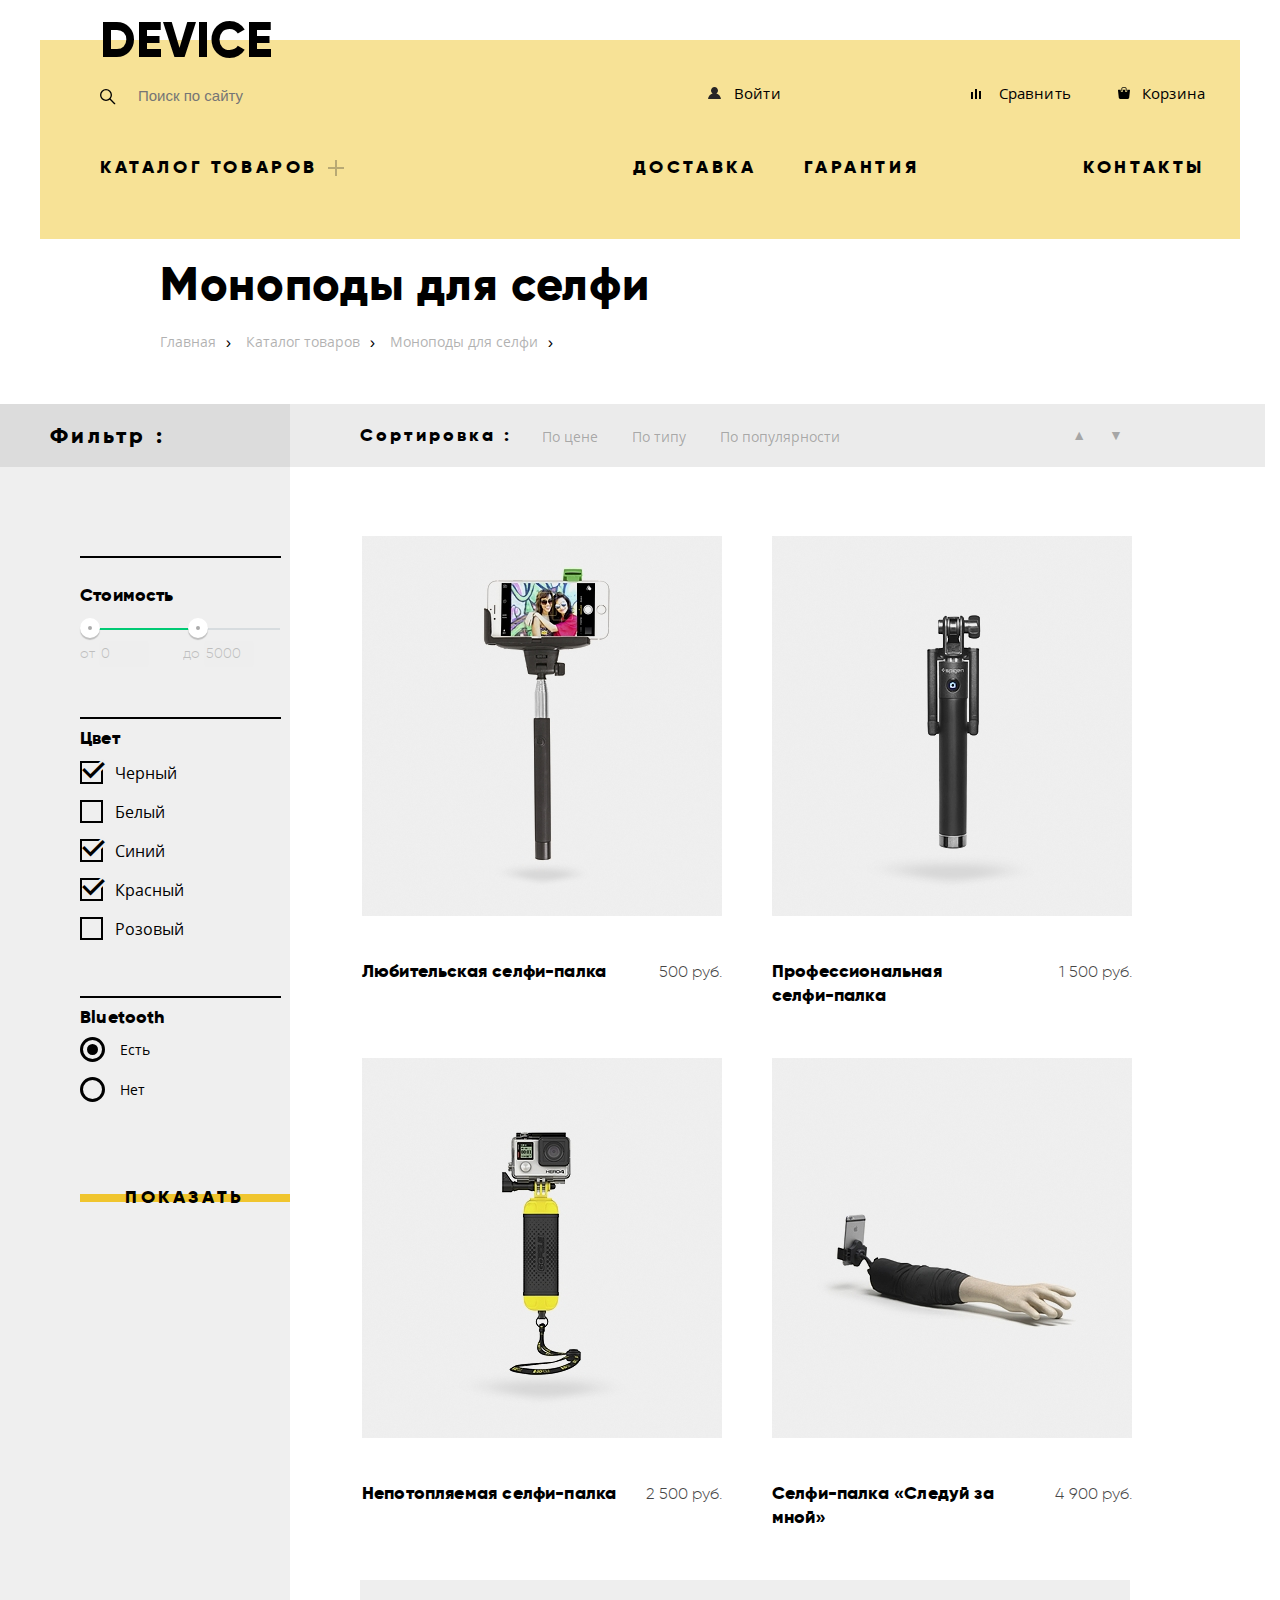
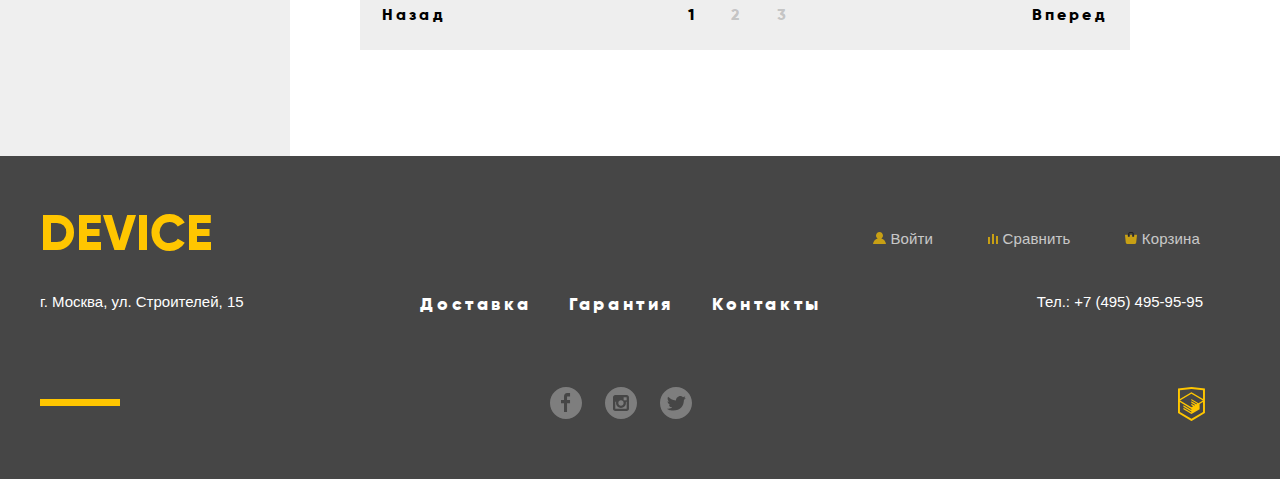
==== catalog.html @ 643852df "added catalog" ====
<!DOCTYPE html>
<html lang="ru">
<head>
    <meta charset="UTF-8">
    <meta http-equiv="X-UA-Compatible" content="IE=edge">
    <meta name="viewport" content="width=device-width, initial-scale=1.0">
    <link rel="stylesheet" href="css/fonts.css">
    <link rel="stylesheet" href="css/reset.css">
    <link rel="stylesheet" href="css/catalog.css">
    <title>Catalog</title>
</head>
<body>
    <header class="header">
        <div class="container">
          <div class="header__inner">
            <a class="header-logo" href="#">
              DEVICE
            </a>
            <div class="top__menu">
              <div class="search">
                <form class="search-form" action="#">
                  <svg class="search__img" xmlns="http://www.w3.org/2000/svg" width="16" height="16" focusable="false" viewBox="0 0 12 12">
                    <circle cx="4.5" cy="4.5" r="4" fill="none" stroke="currentColor"/>
                    <path id="search" stroke="currentColor" stroke-linecap="round" d="M11 11L7.5 7.5"/>
                  </svg>
                  <input class="search__input" type="text" name="search" placeholder="Поиск по сайту">
                  <div class="search__btn">
                    <a class="search__btn--link" href="#">Найти</a>
                  </div>
                </form>
                
              </div>
    
              <ul class="top__menu--list">
                <li class="user"><a class="user__link" href="#"><svg class="user__link--svg" version="1.1" id="Layer_1" xmlns="http://www.w3.org/2000/svg" xmlns:xlink="http://www.w3.org/1999/xlink" x="0px" y="0px"
                  width="13px" height="12px" viewBox="0 0 13 12" enable-background="new 0 0 13 12" xml:space="preserve">
               <path id="menu-user" fill="#272525" d="M0.032,12h12.937c-0.163-2.643-2.074-4.837-4.671-5.543C9.306,5.846,9.985,4.75,9.985,3.485
                 C9.985,1.561,8.425,0,6.5,0S3.015,1.561,3.015,3.485c0,1.264,0.68,2.361,1.688,2.972C2.106,7.163,0.194,9.357,0.032,12z"/>
               </svg>
               Войти</a></li>
                <li class="compare"><a class="compare__link" href="#"><svg class="compare__link--svg" xmlns="http://www.w3.org/2000/svg" width="10" height="10" viewBox="0 0 10 10">
                  <path id="menu-compare" d="M8 2H9.984V10H8zM0 3H1.984V10H0zM4 0H6V10H4z"/>
               </svg>
               Сравнить</a></li>
                <li class="cart"><a class="cart__link" href="#"><svg class="cart__link--svg" version="1.1" id="Layer_1" xmlns="http://www.w3.org/2000/svg" xmlns:xlink="http://www.w3.org/1999/xlink" x="0px" y="0px"
                  width="12px" height="12px" viewBox="0 0 12 12" enable-background="new 0 0 12 12" xml:space="preserve">
               <g>
                 <path id="menu-cart" d="M11.864,3.017c-0.082-0.098-0.203-0.154-0.327-0.154H9.225V4.09c0,0.563-0.484,1.022-1.08,1.022
                   c-0.594,0-1.078-0.458-1.078-1.022V2.863H4.909V4.09c0,0.563-0.485,1.022-1.08,1.022c-0.595,0-1.078-0.458-1.078-1.022V2.863H0.438
                   c-0.125,0-0.243,0.056-0.327,0.154C0.028,3.115-0.012,3.245,0.003,3.375l0.776,7.134c0.015,0.806,0.642,1.455,1.411,1.455h7.595
                   c0.77,0,1.396-0.649,1.411-1.455l0.776-7.134C11.987,3.245,11.946,3.115,11.864,3.017z"/>
                 <path d="M3.829,4.499c0.239,0,0.433-0.184,0.433-0.409V1.84c0-0.632,0.672-1.022,1.295-1.022h1.079
                   c0.655,0,1.078,0.401,1.078,1.022v2.25c0,0.225,0.194,0.409,0.431,0.409c0.239,0,0.433-0.184,0.433-0.409V1.84
                   C8.577,0.773,7.761,0,6.636,0H5.557C4.367,0,3.398,0.826,3.398,1.84v2.25C3.398,4.315,3.592,4.499,3.829,4.499z"/>
               </g>
               </svg>
               Корзина</a></li>
              </ul>
            </div>
          </div>
          <div class="menu__inner">
              <div class="menu-catalog">
                <a class="menu-catalog__link" href="#">Каталог товаров</a>
                <div class="menu-catalog__inner">
            <ul class="catalog__list">
              <li class="sub-menu__item"><a class="sub-menu__item--link" href="#">Виртуальная реальность</a></li>
              <li class="sub-menu__item"><a class="sub-menu__item--link" href="#">Моноподы для селфи</a></li>
              <li class="sub-menu__item"><a class="sub-menu__item--link" href="#">Экшн-камеры</a></li>
            </ul>
            <ul class="catalog__list">
              <li class="sub-menu__item"><a class="sub-menu__item--link" href="#">Фитнес-браслеты</a></li>
              <li class="sub-menu__item"><a class="sub-menu__item--link" href="#">Умные часы</a> </li>
            </ul>
            <ul class="catalog__list">
              <li class="sub-menu__item"><a class="sub-menu__item--link" href="#">Квадрокоптеры</a></li>
            </ul>
          </div>
              </div>
            <div class="service">
              <ul class="service__list">
                <li class="deliveri"><a class="deliveri__link" href="#">Доставка</a></li>
                <li class="guarantee"><a class="guarantee__link" href="#">Гарантия</a></li>
                <li class="сontacts"><a class="сontacts__link" href="#">Контакты</a></li>
              </ul>
            </div>
          </div>
          
        </div>
      </header>
      <main class="main">
          <div class="main__container">
              <div class="main-top">
                  <p class="main-top__title">Моноподы для селфи</p>
                  <ul class="main-top__list">
                      <li class="list__item"><a class="list__item--link" href="#">Главная</a></li>
                      <li class="list__item"><a class="list__item--link" href="#">Каталог товаров</a></li>
                      <li class="list__item"><a class="list__item--link" href="#">Моноподы для селфи</a></li>
                  </ul>
              </div>
              <div class="main__container-product">
              <div class="main__sidebar">
                <p class="filter__title">
                          Фильтр :
                </p>
                  <div class="filter">
                      <div class="filter__cost">
                          <p class="filter__cost--title">Стоимость</p>
                          <div class="range-controls">
                            <div class="scale">
                              <div class="bar"></div>
                            </div>
                            <div class="range-toggle range-toggle-min"></div>
                            <div class="range-toggle range-toggle-max"></div>
                          </div>
                          <div class="price-controls">
                            <label class="label min-price">от <input class="input" type="text" name="min-price" value="0"></label>
                            <label class="label max-price">до <input class="input" type="text" name="max-price" value="5000"></label>
                          </div>

                      </div>
                      <div class="filter__color">
                          <p class="filter__color--title">Цвет</p>
                          
                          <input class="filter__color--input" type="checkbox" id="color" checked>
                          <label class="filter__color--label" for="color">Черный</label>
                          

                          
                          <input class="filter__color--input" type="checkbox" id="color2">
                          <label class="filter__color--label" for="color2">Белый</label>
                          

                          
                          <input class="filter__color--input" type="checkbox" id="color3" checked>
                          <label class="filter__color--label" for="color3">Синий</label>
                          

                          
                          <input class="filter__color--input" type="checkbox" id="color4" checked>
                          <label class="filter__color--label" for="color4">Красный</label>
                          

                          
                          <input class="filter__color--input" type="checkbox" id="color5">
                          <label class="filter__color--label" for="color5">Розовый</label>
                          

                      </div>
                      <div class="filter__bluetooth">
                          <p class="filter__bluetooth--title">Bluetooth</p>

                          <input class="filter__bluetooth--input" type="checkbox" id="bluetooth1" checked>
                          <label class="filter__bluetooth--label" for="bluetooth1">Есть</label>

                          <input class="filter__bluetooth--input" type="checkbox" id="bluetooth2">
                          <label class="filter__bluetooth--label" for="bluetooth2">Нет</label>

                      </div>
                      <a class="filter__bluetooth--btn" href="#">Показать</a>
                  </div>

              </div>
              <div class="main__product">
                <div class="sorting">
                  <p class="sorting__title">
                    Сортировка :
                  </p>
                  <div class="sorting-items">
                    <a class="sorting-items__link" href="#">По цене</a>
                    <a class="sorting-items__link" href="#">По типу</a>
                    <a class="sorting-items__link" href="#">По популярности</a>
                  </div>
                  <div class="sorting-arrows">
                    <a class="sorting-arrows__up" href="#"></a>
                    <a class="sorting-arrows__down" href="#"></a>
                  </div>

                </div>

                <div class="product">

                  <div class="product-item">
                    <img class="product-item__img" src="img/bg/item1.jpg" alt="">
                    <div class="product-item__description">
                      <p class="selfi-title">Любительская селфи-палка</p>
                      <p class="selfi-text">500 руб.</p>
                    </div>
                    <div class="product-item__opacity">

                    </div>
                  </div>

                  <div class="product-item">
                    <img class="product-item__img" src="img/bg/item2.jpg" alt="">
                    <div class="product-item__description">
                      <p class="selfi-title">Профессиональная <br> селфи-палка</p>
                      <p class="selfi-text">1 500 руб.</p>
                    </div>
                  </div>

                  <div class="product-item">
                    <img class="product-item__img" src="img/bg/item3.jpg" alt="">
                    <div class="product-item__description">
                      <p class="selfi-title">Непотопляемая селфи-палка</p>
                      <p class="selfi-text">2 500 руб.</p>
                    </div>

                  </div>

                  <div class="product-item">
                    <img class="product-item__img" src="img/bg/item4.jpg" alt="">
                    <div class="product-item__description">
                      <p class="selfi-title">Селфи-палка «Следуй за <br> мной»</p>
                      <p class="selfi-text">4 900 руб.</p>
                    </div>

                  </div>

                </div>
                
                <div class="product-page">
                  <div class="product-page__prev">
                    <a class="product-page__prev--link" href="#">Назад</a>
                  </div>
                  <div class="product-page__number">
                    <a class="product-page__number--link number-active" href="#">1</a>
                    <a class="product-page__number--link" href="#">2</a>
                    <a class="product-page__number--link" href="#">3</a>
                  </div>
                  <div class="product-page__next">
                    <a class="product-page__next--link" href="#">Вперед</a>
                  </div>

                </div>

              </div>
            </div>

          </div>
      </main>















      <footer class="footer">
        <div class="container">
          <div class="inner">
            <a class="logo-link" href="#">
              DEVICE
            </a>
            <div class="inner__footer">
              <ul class="inner__footer--list">
                <li class="item"><a class="item__user" href="#"><svg version="1.1" id="Layer_1" xmlns="http://www.w3.org/2000/svg" xmlns:xlink="http://www.w3.org/1999/xlink" x="0px" y="0px"
                  width="13px" height="12px" viewBox="0 0 13 12" enable-background="new 0 0 13 12" xml:space="preserve">
               <path id="user" fill="#272525" d="M0.032,12h12.937c-0.163-2.643-2.074-4.837-4.671-5.543C9.306,5.846,9.985,4.75,9.985,3.485
                 C9.985,1.561,8.425,0,6.5,0S3.015,1.561,3.015,3.485c0,1.264,0.68,2.361,1.688,2.972C2.106,7.163,0.194,9.357,0.032,12z"/>
               </svg>
               Войти</a></li>
                <li class="item"><a class="item__compare" href="#"><svg xmlns="http://www.w3.org/2000/svg" width="10" height="10" viewBox="0 0 10 10">
                  <path id="compare" d="M8 2H9.984V10H8zM0 3H1.984V10H0zM4 0H6V10H4z"/>
               </svg>
                  Сравнить</a></li>
                <li class="item"><a class="item__basket" href="#"><svg version="1.1" id="Layer_1" xmlns="http://www.w3.org/2000/svg" xmlns:xlink="http://www.w3.org/1999/xlink" x="0px" y="0px"
                  width="12px" height="12px" viewBox="0 0 12 12" enable-background="new 0 0 12 12" xml:space="preserve">
               <g>
                 <path id="cart" d="M11.864,3.017c-0.082-0.098-0.203-0.154-0.327-0.154H9.225V4.09c0,0.563-0.484,1.022-1.08,1.022
                   c-0.594,0-1.078-0.458-1.078-1.022V2.863H4.909V4.09c0,0.563-0.485,1.022-1.08,1.022c-0.595,0-1.078-0.458-1.078-1.022V2.863H0.438
                   c-0.125,0-0.243,0.056-0.327,0.154C0.028,3.115-0.012,3.245,0.003,3.375l0.776,7.134c0.015,0.806,0.642,1.455,1.411,1.455h7.595
                   c0.77,0,1.396-0.649,1.411-1.455l0.776-7.134C11.987,3.245,11.946,3.115,11.864,3.017z"/>
                 <path d="M3.829,4.499c0.239,0,0.433-0.184,0.433-0.409V1.84c0-0.632,0.672-1.022,1.295-1.022h1.079
                   c0.655,0,1.078,0.401,1.078,1.022v2.25c0,0.225,0.194,0.409,0.431,0.409c0.239,0,0.433-0.184,0.433-0.409V1.84
                   C8.577,0.773,7.761,0,6.636,0H5.557C4.367,0,3.398,0.826,3.398,1.84v2.25C3.398,4.315,3.592,4.499,3.829,4.499z"/>
               </g>
               </svg>
               Корзина</a></li>
              </ul>
            </div>
          </div>
          <div class="adress">
            <div class="adress__title"><a class="adress__title--link" href="#">г. Москва, ул. Строителей, 15</a></div>
            <ul class="adress__list">
              <li class="advantage"><a class="advantage__deliveri" href="#">Доставка</a></li>
              <li class="advantage"><a class="advantage__quality" href="#">Гарантия</a></li>
              <li class="advantage"><a class="advantage__contacts" href="#">Контакты</a></li>
            </ul>
            <div class="adress__phone"><a class="adress__phone--link" href="tel:74954959595">Тел.: +7 (495) 495-95-95</a></div>
          </div>
          <div class="social">
            <div class="social__decoration"></div>
            <ul class="social__list">
              <li class="icons"><a class="icons__fb" href="#"><svg xmlns="http://www.w3.org/2000/svg" width="32" height="32" viewBox="0 0 32 32">
                <path id="facebuk" fill="#FFF" d="M16 0C7.164 0 0 7.163 0 16s7.164 16 16 16c8.837 0 16-7.164 16-16S24.837 0 16 0zm4.062 9.455h-3.021v3.444h3.021v3.445h-3.021v8.61H14.02v-8.61H11v-3.445h3.021V9.455c0-1.902 1.353-3.445 3.021-3.445h3.021v3.445z"/>
            </svg></a></li>
              <li class="icons"><a class="icons__in" href="#"><svg version="1.1" id="Layer_1" xmlns="http://www.w3.org/2000/svg" xmlns:xlink="http://www.w3.org/1999/xlink" x="0px" y="0px"
                width="32px" height="32px" viewBox="0 0 32 32" enable-background="new 0 0 32 32" xml:space="preserve">
             <g>
               <path id="insta" fill="#FFFFFF" d="M20.916,16c0,2.728-2.211,4.938-4.938,4.938S11.039,18.728,11.039,16c0-0.394,0.051-0.773,0.138-1.14
                 h-0.897v6.838h11.396V14.86h-0.897C20.865,15.227,20.916,15.606,20.916,16z"/>
               <path id="insta-corcl" fill="#FFFFFF" d="M15.978,18.659c1.466,0,2.659-1.193,2.659-2.659s-1.193-2.659-2.659-2.659
                 c-1.466,0-2.659,1.193-2.659,2.659S14.511,18.659,15.978,18.659z"/>
               <rect id="insta-rect" x="18.637" y="10.302" fill="#FFFFFF" width="3.039" height="3.039"/>
               <path id="insta-color" fill="#FFFFFF" d="M16,0C7.164,0,0,7.164,0,16c0,8.837,7.164,16,16,16c8.837,0,16-7.163,16-16C32,7.164,24.837,0,16,0z
                  M23.955,21.698c0,1.254-1.025,2.279-2.279,2.279H10.279C9.026,23.978,8,22.952,8,21.698V10.302c0-1.253,1.026-2.279,2.279-2.279
                 h11.396c1.254,0,2.279,1.026,2.279,2.279V21.698z"/>
             </g>
             </svg></a></li>
              <li class="icons"><a class="icons__tv" href="#"><svg version="1.1" xmlns="http://www.w3.org/2000/svg" xmlns:xlink="http://www.w3.org/1999/xlink" x="0px" y="0px" width="32px"
                height="32px" viewBox="0 0 32 32" enable-background="new 0 0 32 32" xml:space="preserve">
             <g id="Layer_1">
             </g>
             <g id="Layer_2">
               <path id="tviter" fill="#FFFFFF" d="M16,0C7.164,0,0,7.164,0,16c0,8.837,7.164,16,16,16c8.837,0,16-7.163,16-16C32,7.164,24.837,0,16,0z
                  M23.944,12.809c-0.251,6.516-3.463,10.832-10.992,10.702c-0.14,0-0.205,0-0.233,0c-0.015,0-0.021,0-0.021,0
                 c-0.029,0-0.094,0-0.232,0c-0.447,0-4.543-0.443-5.344-1.823c2.479,0.19,4.247-0.406,5.12-1.136
                 c-1.048-0.289-2.923-0.461-3.251-2.848c0.384,0.104,0.618,0.221,1.299,0.113c-1.307-0.824-2.758-1.519-2.679-3.643
                 c0.311,0.317,1.164,0.518,1.46,0.457c-0.768-0.233-2.149-3.244-0.974-4.781c1.984,1.79,4.075,3.482,7.804,3.643
                 c0.227-2.214,1.24-3.699,3.168-4.325c1.84-0.479,3.255,0.26,3.901,1.138c0.737-0.224,1.453-0.466,2.193-0.685
                 c-0.004,0.833-0.569,1.463-0.935,1.709c0.747,0.165,1.423-0.475,1.423-0.475C25.467,11.818,24.557,12.58,23.944,12.809z"/>
             </g>
             </svg></a></li>
            </ul>
            <div class="social__logo-academi"><a class="social__logo-academi--link" href="#" >
              <svg version="1.1" id="Layer_1" xmlns="http://www.w3.org/2000/svg" xmlns:xlink="http://www.w3.org/1999/xlink" x="0px" y="0px" width="26.943px" height="34.09px" viewBox="0 0 26.943 34.09" enable-background="new 0 0 26.943 34.09" xml:space="preserve">
                <path id="logo-html" d="M13.62,0.017L13.472,0L0,1.412v24.661l13.473,8.017l13.43-7.99l0.042-0.025V1.412L13.62,0.017z M25.019,12.127L13.495,5.334 L13.494,5.23l-0.087,0.05l-0.088-0.056v0.109L1.925,12.118V3.147l11.548-1.212l11.547,1.212V12.127z M13.405,6.787L24.923,13.5 l-4.479,2.64l-7.093-4.221l-0.014,1.415l5.904,3.513l-0.86,0.507l-5.03-2.992l-0.014,1.415l3.827,2.275l-0.782,0.523l-3.031-1.787 l-0.014,1.413l1.853,1.091l-1.8,1.081L2.034,13.622L13.405,6.787z M1.925,15.127l11.411,6.791l0.016,1.044L5.41,18.234L5.395,19.65 l7.979,4.795l0.018,1.076l-7.973-4.74l-0.013,1.414l8.021,4.822l0.046,0.025l8.143-4.872l-0.011-5.177l3.415-2.036v10.021 L13.472,31.85L1.925,24.979V15.127z"/>
              </svg>
            </a>
            </div>
      
          </div>
      
        </div>
      </footer>
</body>
</html>
---- css/fonts.css ----
@font-face {
	font-family: "GilroyextraBold";
	src: url("../fonts/GilroyextraBold/GilroyextraBold.eot");
	src: url("../fonts/GilroyextraBold/GilroyextraBold.eot?#iefix") format("embedded-opentype"),
			 url("../fonts/GilroyextraBold/GilroyextraBold.woff") format("woff"),
			 url("../fonts/GilroyextraBold/GilroyextraBold.ttf") format("truetype");
	font-style: normal;
	font-weight: normal;
}

@font-face {
	font-family: "GilroyLight";
	src: url("../fonts/GilroyLight/GilroyLight.eot");
	src: url("../fonts/GilroyLight/GilroyLight.eot?#iefix") format("embedded-opentype"),
			 url("../fonts/GilroyLight/GilroyLight.woff") format("woff"),
			 url("../fonts/GilroyLight/GilroyLight.ttf") format("truetype");
	font-style: normal;
	font-weight: normal;
}

@font-face {
	font-family: "OpensansLight";
	src: url("../fonts/OpensansLight/OpensansLight.eot");
	src: url("../fonts/OpensansLight/OpensansLight.eot?#iefix") format("embedded-opentype"),
			 url("../fonts/OpensansLight/OpensansLight.woff") format("woff"),
			 url("../fonts/OpensansLight/OpensansLight.ttf") format("truetype");
	font-style: normal;
	font-weight: normal;
}

@font-face {
	font-family: "OpensansRegular";
	src: url("../fonts/OpensansRegular/OpensansRegular.eot");
	src: url("../fonts/OpensansRegular/OpensansRegular.eot?#iefix") format("embedded-opentype"),
			 url("../fonts/OpensansRegular/OpensansRegular.woff") format("woff"),
			 url("../fonts/OpensansRegular/OpensansRegular.ttf") format("truetype");
	font-style: normal;
	font-weight: normal;
}
---- css/catalog.css ----
html {
  box-sizing: border-box;
}

*,
*::after,
::before {
  box-sizing: inherit;
}

a {
  text-decoration: none;
}

.container {
  max-width: 1220px;
  padding: 0 10px;
  margin: 0 auto;
}

body {
  color: #000000;
  font-family: "OpensansRegular", sans-serif;
  font-size: 16px;
  line-height: 24px;
}
/*--top-header--*/
.header__inner {
  margin-top: 40px;
  position: relative;
  background-color: #f7e296;
}
.header-logo {
  position: absolute;
  left: 60px;
  bottom: 103px;
  font-family: "GilroyextraBold", sans-serif;
  font-weight: 800;
  font-size: 50px;
  color: #000;
  margin-top: 65px;
}
.header-logo:hover {
  opacity: 0.6;
}
.header-logo:active {
  opacity: 0.3;
}
.search {
  display: flex;
  flex-direction: row;
  margin-left: 60px;
}
.search__input {
  font-size: 15px;
  font-weight: 300;
  position: relative;
  left: 36px;
  background-color: #f7e296;
  width: 262px;
  height: 29px;
  border: none;
}
.search__input:hover {
  opacity: 0.6;
}
.search__input:active {
  opacity: 0.3;
  outline: none;
  border: none;
}
.search__input:focus {
  outline: none;
  border: none;
}

.search__btn {
  position: absolute;
  right: 750px;
  top: 35px;
  display: none;
}

.search__input:active + .search__btn {
  display: block;
}
.search__input:focus + .search__btn {
  display: block;
}

.search__btn--link:hover {
  background-color: #000;
  color: #fff;
}
.search__btn--link:hover::after {
  opacity: 0;
}
.search__btn--link {
  color: #000;
  border: 2px solid #000;
  padding: 10px 20px;
  position: relative;
}
.search__btn--link::after {
  content: "";
  position: absolute;
  width: 300px;
  height: 2px;
  background-color: #000;
  top: 41.5px;
  right: 90px;
}
.search__img {
  bottom: 50px;
  position: absolute;
  margin-right: 16px;
}
.top__menu {
  padding-top: 41px;
  display: flex;
  justify-content: space-between;
}
.top__menu--list {
  display: flex;
  list-style: none;
  margin-bottom: 50px;
}
.cart:hover,
.compare:hover,
.user:hover {
  opacity: 0.6;
}
.cart:active,
.compare:active,
.user:active {
  opacity: 0.3;
}
.cart {
  margin-right: 35px;
  position: relative;
}
.cart__link,
.compare__link,
.user__link {
  font-size: 15px;
  font-weight: 300;
  letter-spacing: 0.15px;
  color: #000000;
}
.compare {
  margin-right: 71px;
  position: relative;
}
.user {
  margin-right: 218px;
  position: relative;
}
.user__link--svg {
  position: absolute;
  top: 6px;
  right: 60px;
}
.compare__link--svg {
  position: absolute;
  top: 8px;
  right: 90px;
}
.cart__link--svg {
  position: absolute;
  top: 6px;
  right: 75px;
}
/*--/top-header--*/
/*--menu--*/
.menu__inner {
  background-color: #f7e296;
  display: flex;
  justify-content: space-between;
}

.menu-catalog {
  padding-left: 60px;
  position: relative;
  margin-bottom: 60px;
}
.menu-catalog__link:hover {
  opacity: 0.6;
}
.menu-catalog__link:active {
  opacity: 0.3;
}
.menu-catalog__link {
  padding-bottom: 30px;
  background-color: #f7e296;
  color: #000;
  font-family: "GilroyextraBold", sans-serif;
  font-size: 18px;
  line-height: 24px;
  font-weight: 800;
  text-transform: uppercase;
  letter-spacing: 0.2em;
}
.menu-catalog::before {
  content: "";
  position: absolute;
  width: 16px;
  height: 2px;
  background-color: #b8a974;
  top: 11.5px;
  left: 288px;
  cursor: pointer;
}
.menu-catalog::after {
  content: "";
  position: absolute;
  width: 2px;
  height: 16px;
  background-color: #b8a974;
  left: 295px;
  top: 5px;
  cursor: pointer;
}

.service__list {
  list-style: none;
  display: flex;
}
.сontacts {
  margin-right: 35px;
}
.guarantee {
  margin-right: 164px;
}
.deliveri {
  margin-right: 48px;
}
.сontacts:hover,
.guarantee:hover,
.deliveri:hover {
  opacity: 0.6;
}
.сontacts:active,
.guarantee:active,
.deliveri:active {
  opacity: 0.3;
}
.deliveri__link,
.guarantee__link,
.сontacts__link {
  color: #000;
  font-family: "GilroyextraBold", sans-serif;
  font-size: 18px;
  line-height: 24px;
  font-weight: 800;
  text-transform: uppercase;
  letter-spacing: 0.2em;
}
.menu-catalog__inner {
  display: flex;
  position: absolute;
  width: 1200px;
  left: 0px;
  top: 30px;
  background-color: #f7e296;
  display: none;
}

.sub-menu__item--link {
  padding-top: 20px;
  padding-bottom: 25px;
  font-family: "OpenSans", sans-serif;
  font-size: 16px;
  line-height: 40px;
  font-weight: 600;
  color: #000;
  background-color: #f7e296;
}
.sub-menu__item--link:hover {
  opacity: 0.6;
}
.sub-menu__item--link:active {
  opacity: 0.3;
}
.catalog__list {
  list-style: none;
  padding-left: 60px;
}
.menu-catalog__link:hover + .menu-catalog__inner {
  display: flex;
  width: 1200px;
  z-index: 3;
  height: 200px;
}
.menu-catalog__inner:hover {
  display: flex;
  width: 1200px;
  height: 200px;
  z-index: 3;
}
/*--/menu--*/
/*--main--*/

/*--main-top--*/
.main__container {
  max-width: 1400px;
  margin: 0 auto;
}
.main-top {
  margin-left: 160px;
}
.main-top__title {
  color: #000;
  font-family: "GilroyextraBold", sans-serif;
  font-size: 47px;
  font-weight: 400;
  font-style: normal;
  letter-spacing: 0.7px;
  line-height: 30px;
  margin-bottom: 30px;
  margin-top: 30px;
}
.main-top__list {
  display: flex;
}
.list__item {
  list-style: none;
  margin-right: 30px;
  position: relative;
}
.list__item::after {
  content: " \203A";
  position: absolute;
  line-height: 30px;
  color: #000;
  bottom: -2.5px;
  right: -15px;
}
.list__item--link {
  color: #000;
  font-family: "OpensansRegular", sans-serif;
  font-size: 14px;
  font-weight: 300;
  font-style: normal;
  opacity: 0.3;
}
.list__item--link:hover {
  opacity: 1;
}
/*--/main-top--*/
/*--filter--*/
.filter {
  padding-left: 0px;
}
.main__sidebar {
  display: flex;
  flex-direction: column;
  width: 468px;
  background-color: #efefef;
  margin-top: 50px;
}
.filter__title {
  font-family: "GilroyextraBold", sans-serif;
  font-size: 22px;
  font-weight: 800;
  line-height: 1.5;
  letter-spacing: 3.2px;
  color: #000;
  margin-bottom: 117px;
  background-color: #dcdcdc;
  display: flex;
  justify-content: flex-end;
  padding: 15px 125px 15px 0px;
}
.filter__cost--title,
.filter__color--title,
.filter__bluetooth--title {
  font-family: "GilroyextraBold", sans-serif;
  font-size: 18px;
  font-weight: 800;
  line-height: 1.33;
  letter-spacing: 0.18px;
  color: #000;
}
.filter__cost,
.filter__color,
.filter__bluetooth {
  margin-bottom: 60px;
}
/*--range-controls--*/

.label {
  opacity: 0.2;
  font-family: "GilroyLight", sans-serif;
  font-size: 14px;
  font-weight: 300;
  line-height: 1.71;
  cursor: pointer;
}

.input {
  width: 50px;
  color: inherit;
  font: inherit;
  background-color: #eeeeee;
  border-radius: 3px;
  line-height: 1.71;
  border: none;
  outline: none;
  margin-right: 30px;
}
.range-controls {
  position: relative;
  border-radius: 3px;
  padding: 20px 0px 10px 10px;
  bottom: 0px;
}

.range-controls .scale {
  width: 190px;
  height: 2px;
  background: #d7dcdf;
}

.range-controls .bar {
  width: 108px;
  height: 2px;

  background: #00ca74;
}

.range-toggle {
  position: absolute;
  top: 10px;
  width: 10px;
  height: 10px;
  background: #d7dcdf;
  border: 10px solid #ffffff;
  border-radius: 50%;
  box-shadow: 0 2px 1px 0 rgba(0, 1, 1, 0.2);
  cursor: pointer;
}
.range-toggle::before {
  display: block;
  position: relative;
  top: -2px;
  left: -2px;
  content: "";
  width: 4px;
  height: 4px;
  border-radius: 10px;
  border: 2px solid #ababab;
  background: #ffffff;
}

.range-toggle-min {
  left: 0;
}

.range-toggle-max {
  left: 108px;
}
.price-controls {
  margin-bottom: 10px;
}

/*--/range-controls--*/
.filter__color--title {
  position: relative;
}
.filter__cost--title::after {
  position: absolute;
  content: "";
  width: 201px;
  height: 2px;
  background-color: #000;
  top: 556px;
  left: 80px;
}
.filter__color--title {
  position: relative;
}
.filter__color--title::after {
  position: absolute;
  content: "";
  width: 201px;
  height: 2px;
  background-color: #000;
  top: -10px;
  left: 0px;
}
.filter__bluetooth--title {
  position: relative;
}
.filter__bluetooth--title::after {
  position: absolute;
  content: "";
  width: 201px;
  height: 2px;
  background-color: #000;
  top: -10px;
  left: 0px;
}
.filter__color {
  display: flex;
  flex-direction: column;
}

.filter__color--input {
  display: none;
}
.filter__color--label {
  position: relative;
  top: 10px;
  margin-bottom: 15px;
  margin-left: 35px;
}
.filter__color--label::before {
  content: "";
  position: absolute;
  width: 23px;
  height: 23px;
  border: 2px solid #000;
  left: -35px;
}
.filter__color--input:checked + .filter__color--label::after {
  position: absolute;
  content: "Г";
  font-size: 27px;
  font-weight: 800;
  color: #000;
  left: -28px;
  top: -5px;
  transform: rotate(-135deg);
  text-shadow: 2px 2px #eee, -2px -2px #eee;
}

.filter__bluetooth {
  display: flex;
  flex-direction: column;
}
.filter__bluetooth--input {
  display: none;
}
.filter__bluetooth--label {
  font-family: "OpensansRegular", sans-serif;
  font-size: 14px;
  font-weight: 300;
  line-height: 2.86;
  letter-spacing: 0.14px;
  color: #000000;
  margin-left: 40px;
  position: relative;
}
.filter__bluetooth--label::before {
  content: "";
  position: absolute;
  width: 25px;
  height: 25px;
  border-radius: 50%;
  border: 3px solid #000;
  top: 7px;
  left: -40px;
}
.filter__bluetooth--input:checked + .filter__bluetooth--label::after {
  content: "";
  position: absolute;
  width: 11px;
  height: 11px;
  border-radius: 50%;
  border: 3px solid #000;
  background-color: #000;
  top: 14px;
  left: -33px;
}

.filter__bluetooth--btn {
  display: inline-block;
  font-family: "GilroyextraBold", sans-serif;
  font-size: 18px;
  line-height: 24px;
  font-weight: 800;
  text-transform: uppercase;
  letter-spacing: 3.6px;
  color: #000;
  background: linear-gradient(
    to top,
    transparent 40%,
    #f0c52e 40%,
    #f0c52e 55%,
    transparent 0%
  );
  padding: 15px 45px 15px;
  margin-bottom: 532px;
}
.filter__bluetooth--btn:hover {
  background: linear-gradient(
    to top,
    transparent 10%,
    #f0c52e 10%,
    #f0c52e 100%,
    transparent 0%
  );
}

.filter {
  margin-left: 80px;
}
/*--/filter--*/
/* --main__product--*/
.main__product {
  display: flex;
  flex-direction: column;
}
.sorting {
  display: flex;
  margin-top: 50px;
  background-color: #ebebeb;
  height: 40px;
  padding-left: 70px;
  padding-top: 63px;
  width: 975px;
}
.main__container-product {
  display: flex;
}
.sorting-items__link {
  margin-left: 30px;
  font-family: "OpensansRegular", sans-serif;
  font-size: 14px;
  line-height: 1.29;
  color: rgba(0, 0, 0, 0.3);
}
.sorting-items__link:hover {
  color: #000;
}
.sorting-items {
  position: relative;
  top: -43px;
}
.sorting__title {
  font-family: "GilroyextraBold", sans-serif;
  font-size: 18px;
  font-weight: 800;
  line-height: 1.5;
  letter-spacing: 3.2px;
  color: #000;
  margin-top: -45px;
}
.sorting-arrows {
  margin-left: 232px;
  margin-top: -45px;
}
.sorting-arrows__up {
  padding-right: 19px;
}
.sorting-arrows__up::before {
  content: "\25B2";
  color: #a6a6a6;
  font-size: 14px;
}
.sorting-arrows__up:hover::before {
  color: #000;
}
.sorting-arrows__down::before {
  content: "\25bc";
  color: #a6a6a6;
  font-size: 14px;
}
.sorting-arrows__down:hover::before {
  color: #000;
}
/* --/main__product--*/
/* --product-- */
.product {
  margin-top: 69px;
  margin-left: 72px;
  display: flex;
  flex-wrap: wrap;
  width: 960px;
  
}
.product-item {
  margin-right: 50px;
}
.product-item__img {
  width: 360px;
  height: 380px;
}
.product-item__description {
  display: flex;
  justify-content: space-between;
  padding-bottom: 50px;
  margin-top: 38px;
}
.selfi-title {
  font-family: "GilroyextraBold", sans-serif;
  font-size: 18px;
  font-weight: 800;
  line-height: 1.33;
  letter-spacing: 0.18px;
  color: #000;
}
.selfi-text {
  font-family: "GilroyLight", sans-serif;
  font-size: 16px;
  font-weight: 300;
  line-height: 1.5;
  letter-spacing: 0.16px;
  color: #464646;
}

.product-page {
  display: flex;
  width: 770px;
  height: 70px;
  background-color: #eee;
  justify-content: space-between;
  margin-left: 70px;
  align-items: center;
}

.product-page__prev--link {
  font-family: "GilroyextraBold", sans-serif;
  font-size: 16px;
  font-weight: 800;
  line-height: 1.5;
  letter-spacing: 3.2px;
  color: #000;
}
.product-page__number--link {
  opacity: 0.6;
  font-family: "GilroyextraBold", sans-serif;
  font-size: 16px;
  font-weight: 800;
  line-height: 1.5;
  letter-spacing: 3.2px;
  color: rgba(0, 0, 0, 0.3);
  padding: 15px;
}
.product-page__prev {
  padding-left: 22px;
  padding-right: 22px;
}
.product-page__prev:hover {
  padding: 22px;
  background-color: #dbdbdb;
  cursor: pointer;
}
.product-page__next {
  padding-left: 22px;
  padding-right: 22px;
}
.product-page__next:hover {
  padding: 22px;
  background-color: #dbdbdb;
  cursor: pointer;
}
.number-active {
  color: #000;
  opacity: 1;
}
.product-page__next--link {
  font-family: "GilroyextraBold", sans-serif;
  font-size: 16px;
  font-weight: 800;
  line-height: 1.5;
  letter-spacing: 3.2px;
  color: #000;
}

/* --/product-- */
/*--/main--*/
/*--Footet--*/
.footer {
  background-color: #464646;
  width: 100%;
  height: 323px;
}
.inner {
  display: flex;
  justify-content: space-between;
}
.logo-link {
  font-family: "GilroyextraBold", sans-serif;
  font-weight: 800;
  font-size: 50px;
  color: #ffc600;
  margin-top: 65px;
}
.logo-link:hover {
  opacity: 0.6;
}
.logo-link:active {
  opacity: 0.3;
}

.inner__footer {
  margin-bottom: 30px;
}
.inner__footer--list {
  list-style: none;
  display: flex;
  flex-direction: row;
  margin-right: 40px;
  margin-top: 65px;
}
.item__user,
.item__compare,
.item__basket {
  opacity: 0.7;
  font-family: "Open Sans", sans-serif;
  font-size: 15px;
  line-height: 36px;
  font-weight: 300;
  letter-spacing: 0.01em;
  color: #ffffff;
  opacity: 0.7;
}
.item__user:hover,
.item__compare:hover,
.item__basket:hover {
  opacity: 0.9;
}
.item__user:active,
.item__compare:active,
.item__basket:active {
  opacity: 0.3;
}
.item {
  padding-left: 55px;
  background-color: #464646;
}
#cart {
  fill: #ffc600;
}
#user {
  fill: #ffc600;
}
#compare {
  fill: #ffc600;
}

.adress__list {
  display: flex;
  list-style: none;
}
.advantage {
  margin-bottom: 70px;
}

.advantage__deliveri,
.advantage__quality,
.advantage__contacts {
  color: #ffffff;
  padding-right: 38px;
  font-family: "GilroyextraBold", sans-serif;
  font-size: 18px;
  font-weight: 800;
  line-height: 1.33;
  letter-spacing: 3.6px;
}
.advantage__deliveri:hover,
.advantage__quality:hover,
.advantage__contacts:hover {
  opacity: 0.6;
}
.advantage__deliveri:active,
.advantage__quality:active,
.advantage__contacts:active {
  opacity: 0.3;
}

.adress {
  display: flex;
  justify-content: space-between;
}
.adress__list {
  list-style: none;
  margin-top: 5px;
}
.adress__title--link,
.adress__phone--link {
  color: #ffffff;
  font-family: "Open Sans", sans-serif;
  font-size: 15px;
  font-weight: 300;
  line-height: 2;
}
.adress__phone {
  margin-right: 37px;
}

.social {
  display: flex;
  justify-content: space-between;
}
.social__list {
  display: flex;
  flex-direction: row;
  list-style: none;
}

.icons {
  margin-left: 23px;
}
#facebuk {
  fill: #7e7e7e;
}
a svg:hover #facebuk {
  fill: #b5b5b5;
}
a svg:active #facebuk {
  fill: #595959;
}
#insta,
#insta-rect,
#insta-color,
#insta-corcl {
  fill: #7e7e7e;
}
a svg:hover #insta,
a svg:hover #insta-rect,
a svg:hover #insta-color,
a svg:hover #insta-corcl {
  fill: #b5b5b5;
}
a svg:active #insta,
a svg:active #insta-rect,
a svg:active #insta-color,
a svg:active #insta-corcl {
  fill: #595959;
}
#tviter {
  fill: #7e7e7e;
}
a svg:hover #tviter {
  fill: #b5b5b5;
}
a svg:active #tviter {
  fill: #595959;
}
.social__decoration {
  position: relative;
}
.social__decoration::after {
  content: "";
  width: 80px;
  height: 7px;
  display: block;
  position: absolute;
  top: 12px;
  background-color: #ffc600;
}
.social__logo-academi {
  margin-right: 35px;
}
#logo-html {
  fill: #ffc600;
}
a svg:hover #logo-html {
  opacity: 0.6;
}
a svg:active #logo-html {
  opacity: 0.3;
}
/*--/Footet--*/
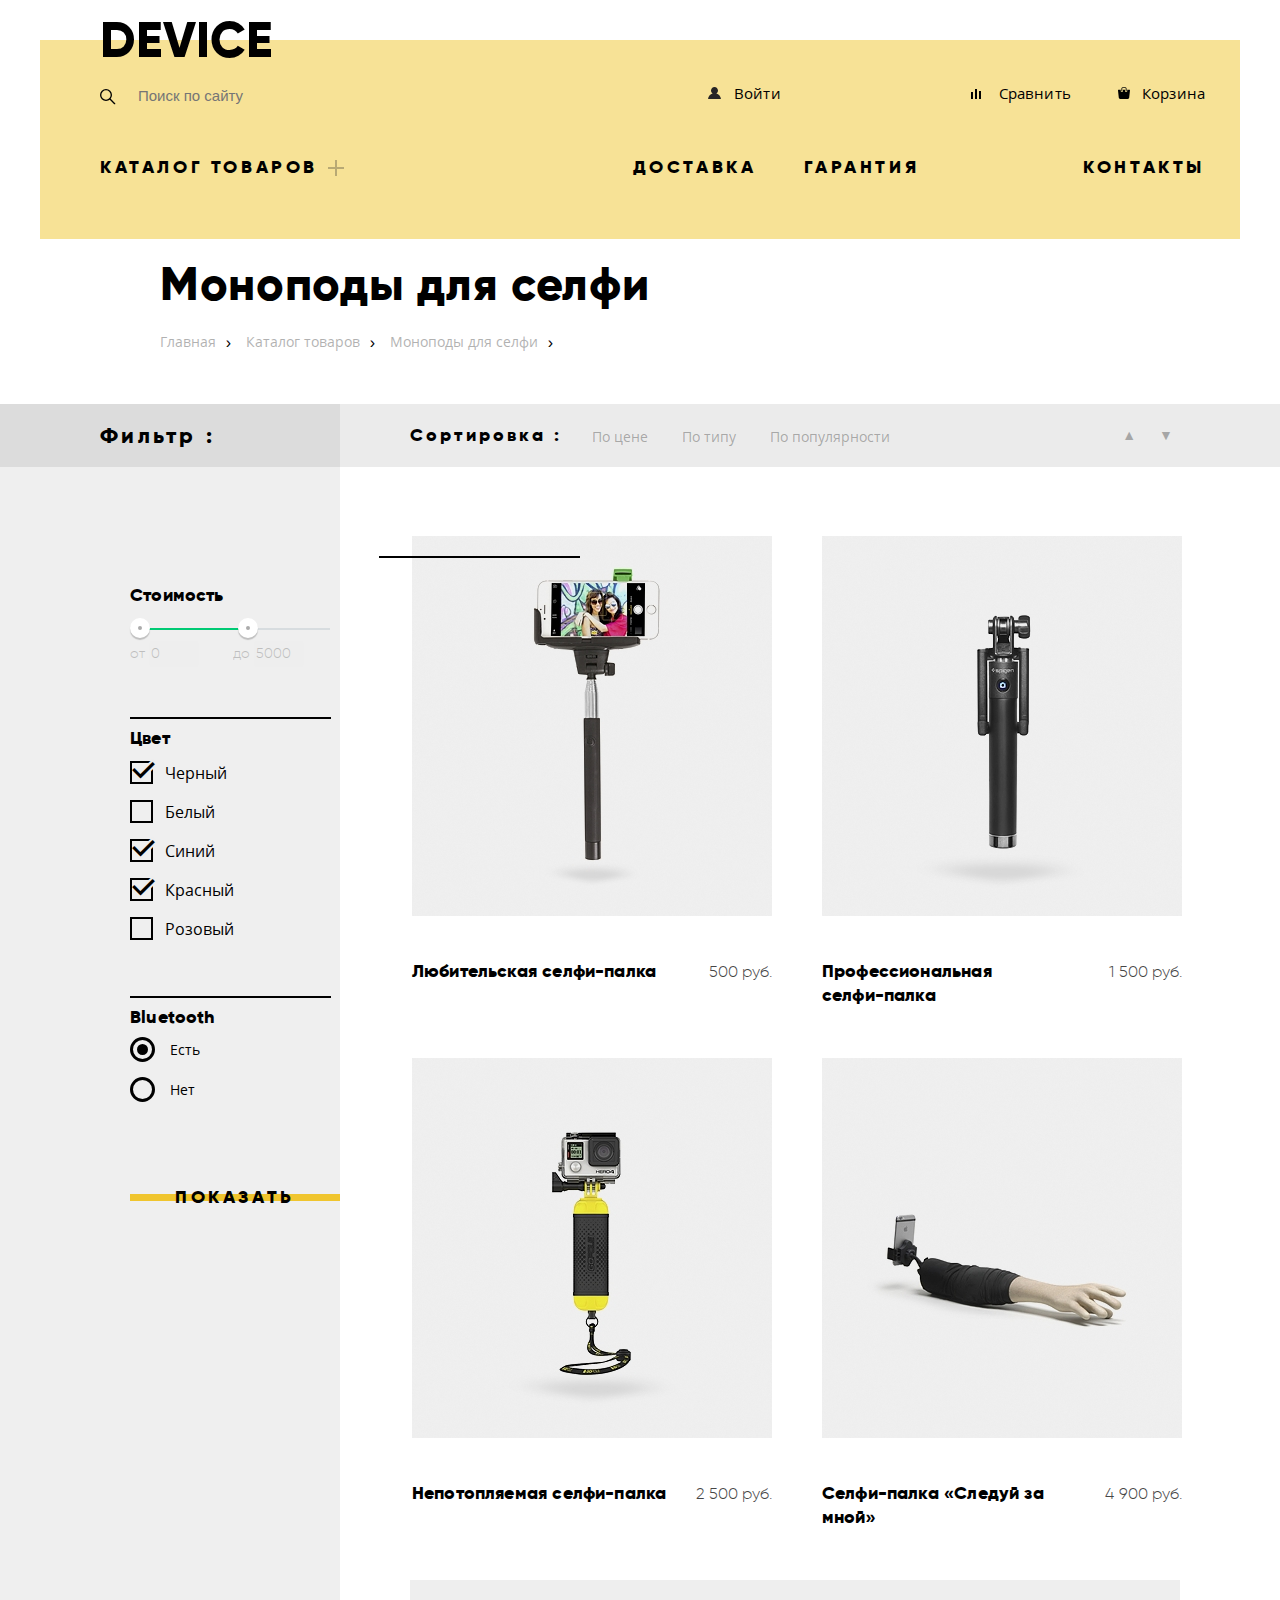
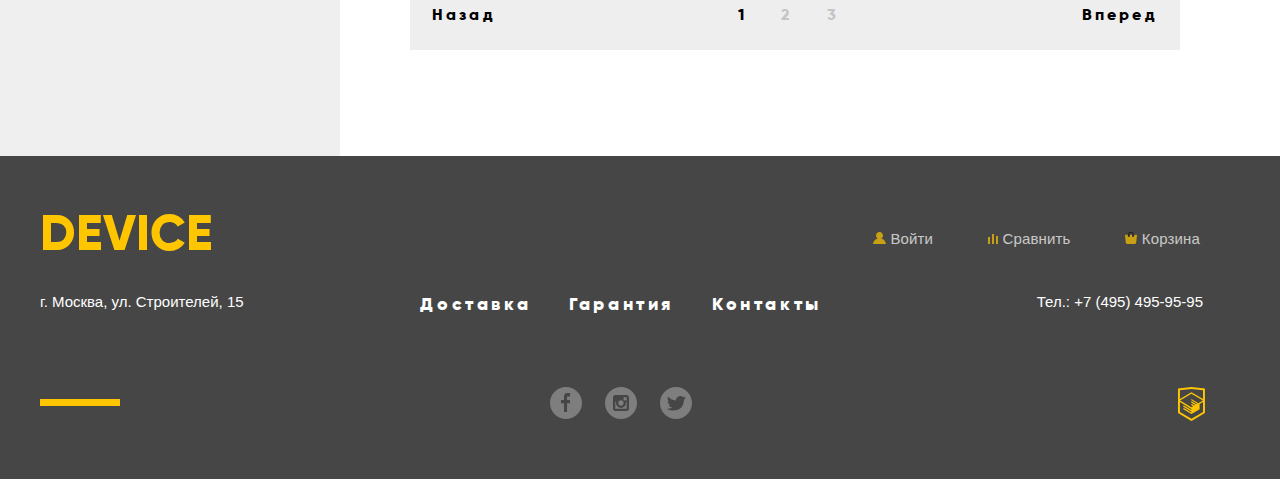
==== commit a8ccfef2: "change input bluetooth" ====
--- a/catalog.html
+++ b/catalog.html
@@ -149,10 +149,10 @@
                       <div class="filter__bluetooth">
                           <p class="filter__bluetooth--title">Bluetooth</p>
 
-                          <input class="filter__bluetooth--input" type="checkbox" id="bluetooth1" checked>
+                          <input class="filter__bluetooth--input" type="radio" id="bluetooth1" name="bluetooth" value="1" checked>
                           <label class="filter__bluetooth--label" for="bluetooth1">Есть</label>
 
-                          <input class="filter__bluetooth--input" type="checkbox" id="bluetooth2">
+                          <input class="filter__bluetooth--input" type="radio" id="bluetooth2" name="bluetooth" value="2">
                           <label class="filter__bluetooth--label" for="bluetooth2">Нет</label>
 
                       </div>
--- a/css/catalog.css
+++ b/css/catalog.css
@@ -348,9 +348,7 @@
 }
 /*--/main-top--*/
 /*--filter--*/
-.filter {
-  padding-left: 0px;
-}
+
 .main__sidebar {
   display: flex;
   flex-direction: column;
@@ -474,7 +472,7 @@
   height: 2px;
   background-color: #000;
   top: 556px;
-  left: 80px;
+  left: 379px;
 }
 .filter__color--title {
   position: relative;
@@ -551,6 +549,7 @@
   margin-left: 40px;
   position: relative;
 }
+
 .filter__bluetooth--label::before {
   content: "";
   position: absolute;
@@ -563,6 +562,7 @@
 }
 .filter__bluetooth--input:checked + .filter__bluetooth--label::after {
   content: "";
+  display: block;
   position: absolute;
   width: 11px;
   height: 11px;
@@ -584,8 +584,8 @@
   color: #000;
   background: linear-gradient(
     to top,
-    transparent 40%,
-    #f0c52e 40%,
+    transparent 42%,
+    #f0c52e 42%,
     #f0c52e 55%,
     transparent 0%
   );
@@ -603,7 +603,7 @@
 }
 
 .filter {
-  margin-left: 80px;
+  padding-left: 130px;
 }
 /*--/filter--*/
 /* --main__product--*/
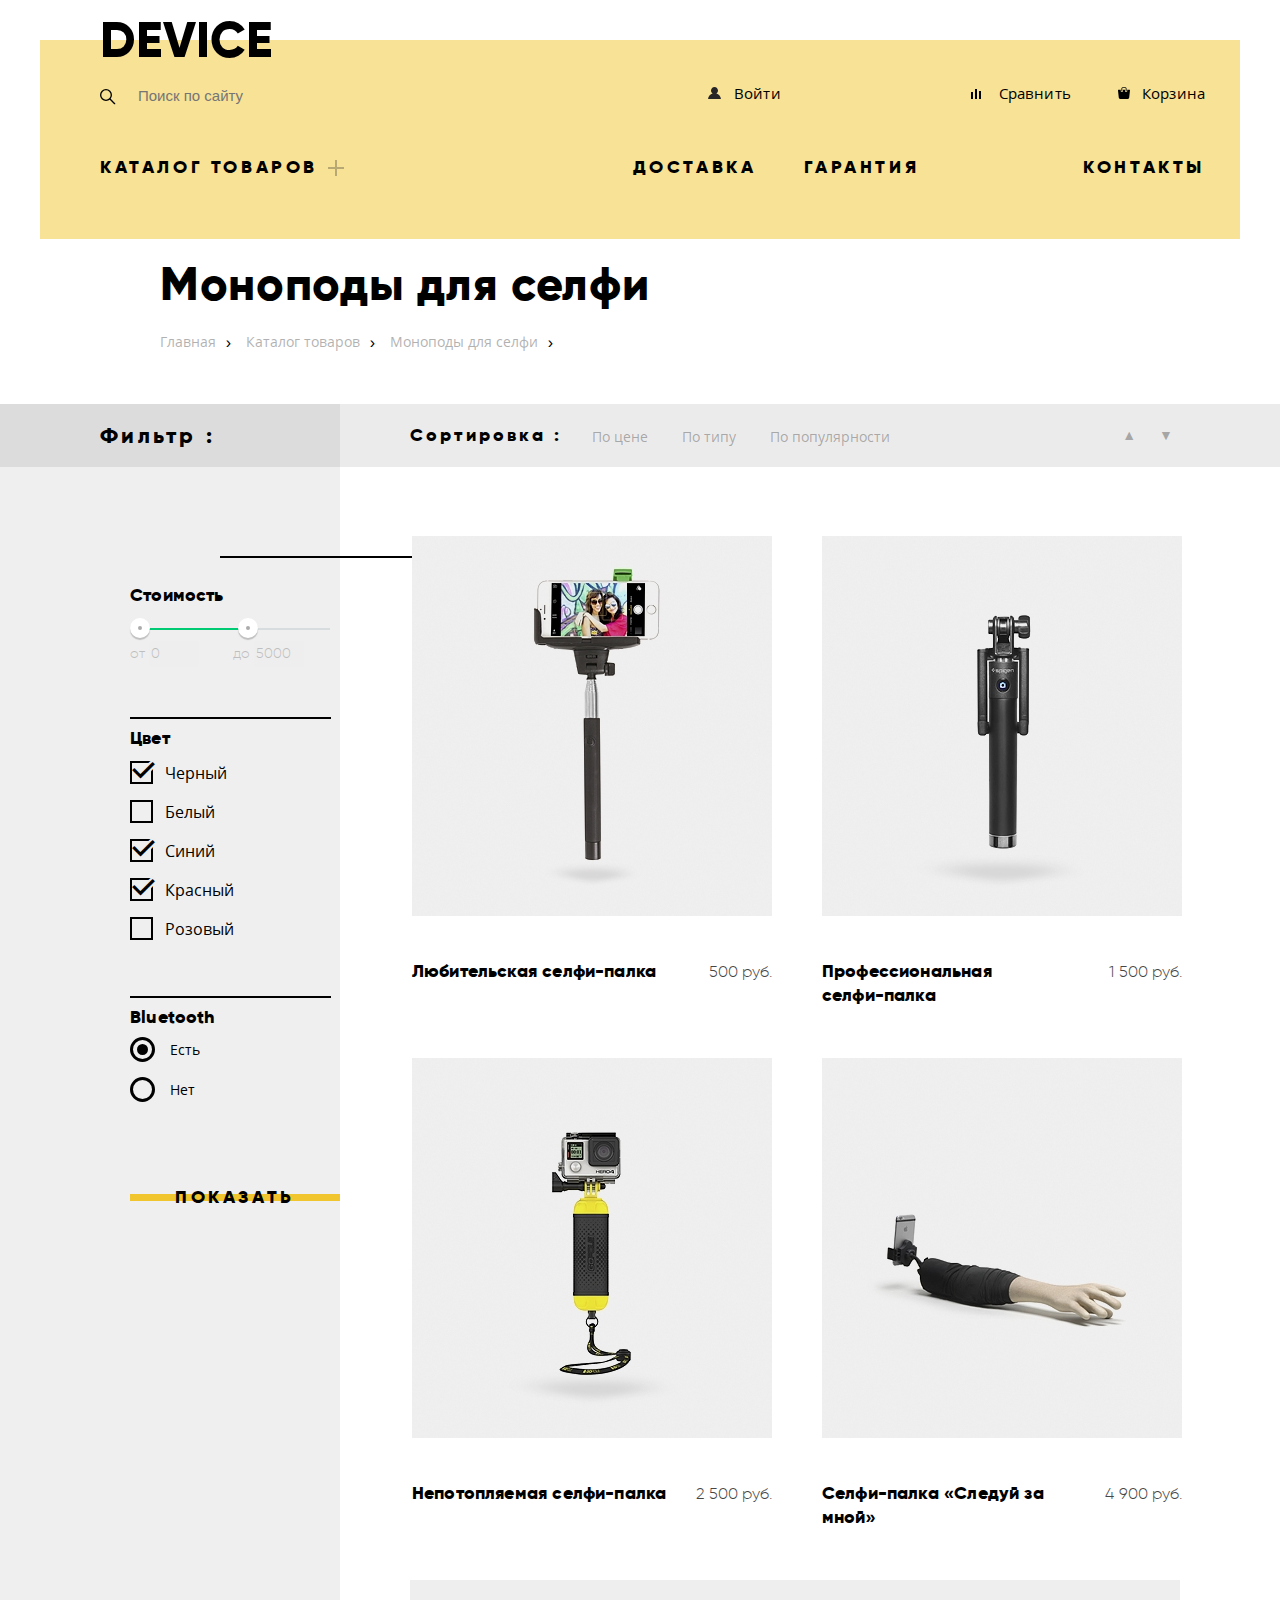
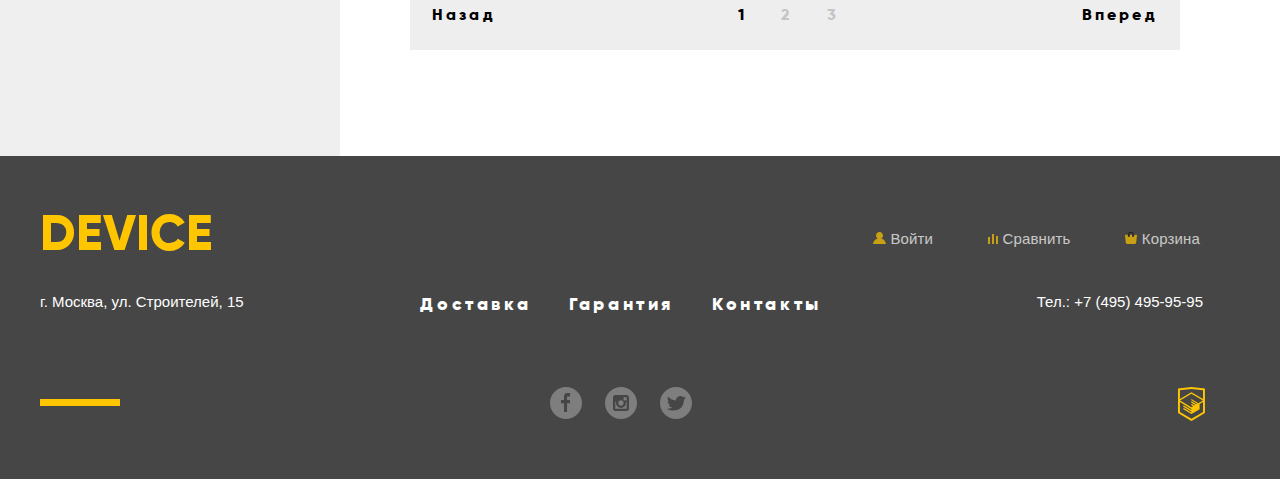
==== commit f1cb2faa: "added opacity" ====
--- a/catalog.html
+++ b/catalog.html
@@ -185,10 +185,13 @@
                       <p class="selfi-title">Любительская селфи-палка</p>
                       <p class="selfi-text">500 руб.</p>
                     </div>
-                    <div class="product-item__opacity">
-
-                    </div>
-                  </div>
+                    
+                  </div>
+                  <div class="product-item__opacity">
+                    <a class="basket-btn" href="#">В корзину</a>
+                    <p class="compare-title"><a class="compare-title__link" href="#">Добавить к сравнению</a></p> 
+                  </div>
+                  
 
                   <div class="product-item">
                     <img class="product-item__img" src="img/bg/item2.jpg" alt="">
--- a/css/catalog.css
+++ b/css/catalog.css
@@ -472,7 +472,7 @@
   height: 2px;
   background-color: #000;
   top: 556px;
-  left: 379px;
+  left: 220px;
 }
 .filter__color--title {
   position: relative;
@@ -605,6 +605,7 @@
 .filter {
   padding-left: 130px;
 }
+
 /*--/filter--*/
 /* --main__product--*/
 .main__product {
@@ -678,19 +679,26 @@
   flex-wrap: wrap;
   width: 960px;
   
+
 }
 .product-item {
   margin-right: 50px;
+  position: relative;
 }
 .product-item__img {
   width: 360px;
   height: 380px;
+  cursor: pointer;
+}
+.product-item__img:hover {
+  opacity: .5;
 }
 .product-item__description {
   display: flex;
   justify-content: space-between;
   padding-bottom: 50px;
   margin-top: 38px;
+  cursor: pointer;
 }
 .selfi-title {
   font-family: "GilroyextraBold", sans-serif;
@@ -769,6 +777,67 @@
 }
 
 /* --/product-- */
+/*--product-item__opacity--*/
+.product-item__opacity {
+  position: absolute;
+  top: 535px;
+  text-align: center;
+  /* display: flex;
+  flex-direction: column; */
+  width: 360px;
+  height: 460px;
+  /* justify-content: center; */
+  align-items: center;
+  border: 1px solid red;
+  display: none;
+  z-index: 3;
+}
+.product-item:hover + .product-item__opacity {
+  display: block;
+}
+.product-item:focus + .product-item__opacity {
+  display: block;
+}
+.basket-btn {
+  font-family: "GilroyextraBold", sans-serif;
+  font-size: 18px;
+  line-height: 24px;
+  font-weight: 800;
+  text-transform: uppercase;
+  letter-spacing: 3.6px;
+  color: #000;
+  background: linear-gradient(
+    to top,
+    transparent 42%,
+    #f0c52e 42%,
+    #f0c52e 55%,
+    transparent 0%
+  );
+  padding: 15px 45px 15px 45px;
+  width: 220px;
+  position: relative;
+  top: 30%;
+}
+.basket-btn:hover {
+  background: linear-gradient(
+    to top,
+    transparent 10%,
+    #f0c52e 10%,
+    #f0c52e 100%,
+    transparent 0%
+  );
+}
+.compare-title {
+  margin-top: 160px;
+}
+.compare-title__link {
+  opacity: 0.5;
+  color: #000;
+  font-family: "OpensansRegular", sans-serif;
+  font-size: 13px;
+  font-weight: 300;
+}
+/*--product-item__opacity--*/
 /*--/main--*/
 /*--Footet--*/
 .footer {
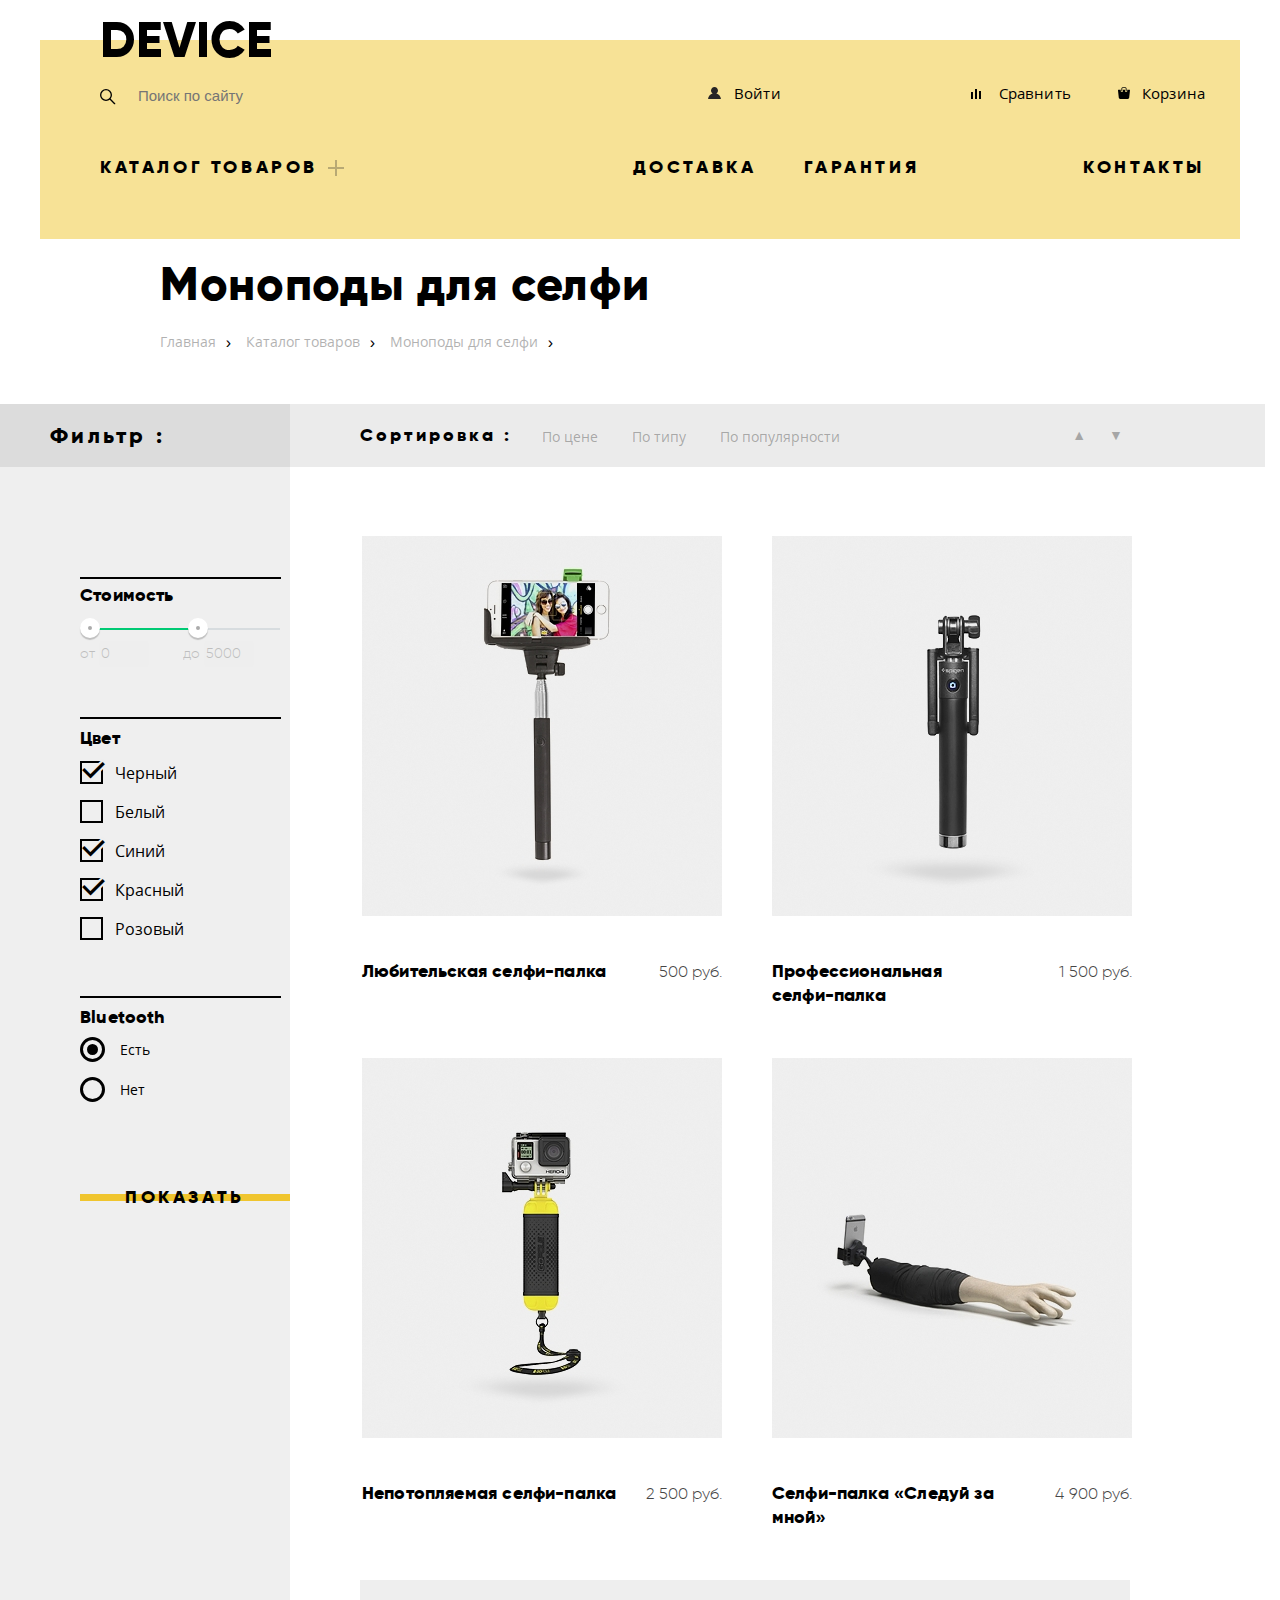
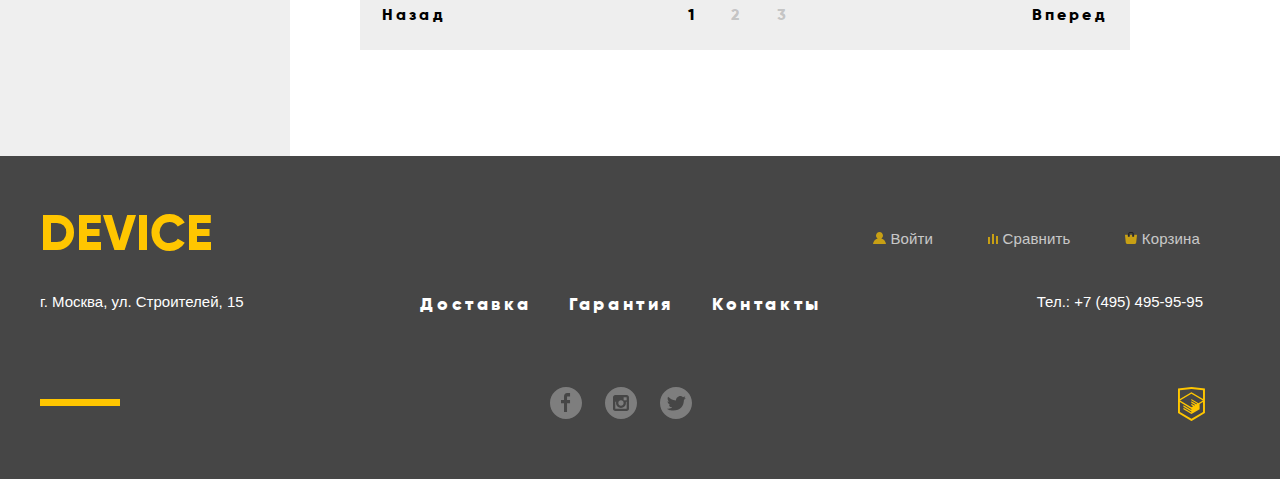
==== commit 07af1400: "added product" ====
--- a/catalog.html
+++ b/catalog.html
@@ -180,41 +180,55 @@
                 <div class="product">
 
                   <div class="product-item">
-                    <img class="product-item__img" src="img/bg/item1.jpg" alt="">
+                      <img class="product-item__img" src="img/bg/item1.jpg" alt="">
                     <div class="product-item__description">
                       <p class="selfi-title">Любительская селфи-палка</p>
                       <p class="selfi-text">500 руб.</p>
                     </div>
-                    
-                  </div>
-                  <div class="product-item__opacity">
-                    <a class="basket-btn" href="#">В корзину</a>
-                    <p class="compare-title"><a class="compare-title__link" href="#">Добавить к сравнению</a></p> 
+                    <div class="product-item__opacity">
+                      <a class="basket-btn" href="#">В корзину</a>
+                      <p class="compare-title"><a class="compare-title__link" href="#">Добавить к сравнению</a></p> 
+                    </div>
                   </div>
                   
+                  
+                  
 
                   <div class="product-item">
-                    <img class="product-item__img" src="img/bg/item2.jpg" alt="">
+                      <img class="product-item__img" src="img/bg/item2.jpg" alt="">
                     <div class="product-item__description">
                       <p class="selfi-title">Профессиональная <br> селфи-палка</p>
                       <p class="selfi-text">1 500 руб.</p>
                     </div>
-                  </div>
+                    <div class="product-item__opacity">
+                      <a class="basket-btn" href="#">В корзину</a>
+                      <p class="compare-title"><a class="compare-title__link" href="#">Добавить к сравнению</a></p> 
+                    </div>
+                  </div>
+                  
 
                   <div class="product-item">
-                    <img class="product-item__img" src="img/bg/item3.jpg" alt="">
+                      <img class="product-item__img" src="img/bg/item3.jpg" alt="">
                     <div class="product-item__description">
                       <p class="selfi-title">Непотопляемая селфи-палка</p>
                       <p class="selfi-text">2 500 руб.</p>
                     </div>
+                    <div class="product-item__opacity">
+                      <a class="basket-btn" href="#">В корзину</a>
+                      <p class="compare-title"><a class="compare-title__link" href="#">Добавить к сравнению</a></p> 
+                    </div>
 
                   </div>
 
                   <div class="product-item">
-                    <img class="product-item__img" src="img/bg/item4.jpg" alt="">
+                      <img class="product-item__img" src="img/bg/item4.jpg" alt="">
                     <div class="product-item__description">
                       <p class="selfi-title">Селфи-палка «Следуй за <br> мной»</p>
                       <p class="selfi-text">4 900 руб.</p>
+                    </div>
+                    <div class="product-item__opacity">
+                      <a class="basket-btn" href="#">В корзину</a>
+                      <p class="compare-title"><a class="compare-title__link" href="#">Добавить к сравнению</a></p> 
                     </div>
 
                   </div>
--- a/css/catalog.css
+++ b/css/catalog.css
@@ -465,14 +465,14 @@
 .filter__color--title {
   position: relative;
 }
-.filter__cost--title::after {
+.filter__color--title::before {
   position: absolute;
   content: "";
   width: 201px;
   height: 2px;
   background-color: #000;
-  top: 556px;
-  left: 220px;
+  top: -150px;
+  left: 0px;
 }
 .filter__color--title {
   position: relative;
@@ -603,7 +603,7 @@
 }
 
 .filter {
-  padding-left: 130px;
+  padding-left: 80px;
 }
 
 /*--/filter--*/
@@ -678,21 +678,17 @@
   display: flex;
   flex-wrap: wrap;
   width: 960px;
-  
-
 }
 .product-item {
+  position: relative;
   margin-right: 50px;
-  position: relative;
 }
 .product-item__img {
   width: 360px;
   height: 380px;
   cursor: pointer;
 }
-.product-item__img:hover {
-  opacity: .5;
-}
+
 .product-item__description {
   display: flex;
   justify-content: space-between;
@@ -700,6 +696,7 @@
   margin-top: 38px;
   cursor: pointer;
 }
+
 .selfi-title {
   font-family: "GilroyextraBold", sans-serif;
   font-size: 18px;
@@ -778,26 +775,28 @@
 
 /* --/product-- */
 /*--product-item__opacity--*/
+
 .product-item__opacity {
   position: absolute;
-  top: 535px;
+  top: 0px;
   text-align: center;
-  /* display: flex;
-  flex-direction: column; */
+  align-items: center;
   width: 360px;
   height: 460px;
-  /* justify-content: center; */
-  align-items: center;
-  border: 1px solid red;
   display: none;
+}
+.product-item:hover .product-item__opacity {
+  display: block;
+  display: block;
   z-index: 3;
-}
-.product-item:hover + .product-item__opacity {
+  background: rgba(54, 25, 25, 0.04);
+}
+.product-item__opacity:hover {
   display: block;
-}
-.product-item:focus + .product-item__opacity {
-  display: block;
-}
+  z-index: 3;
+  background: rgba(54, 25, 25, 0.04);
+}
+
 .basket-btn {
   font-family: "GilroyextraBold", sans-serif;
   font-size: 18px;
